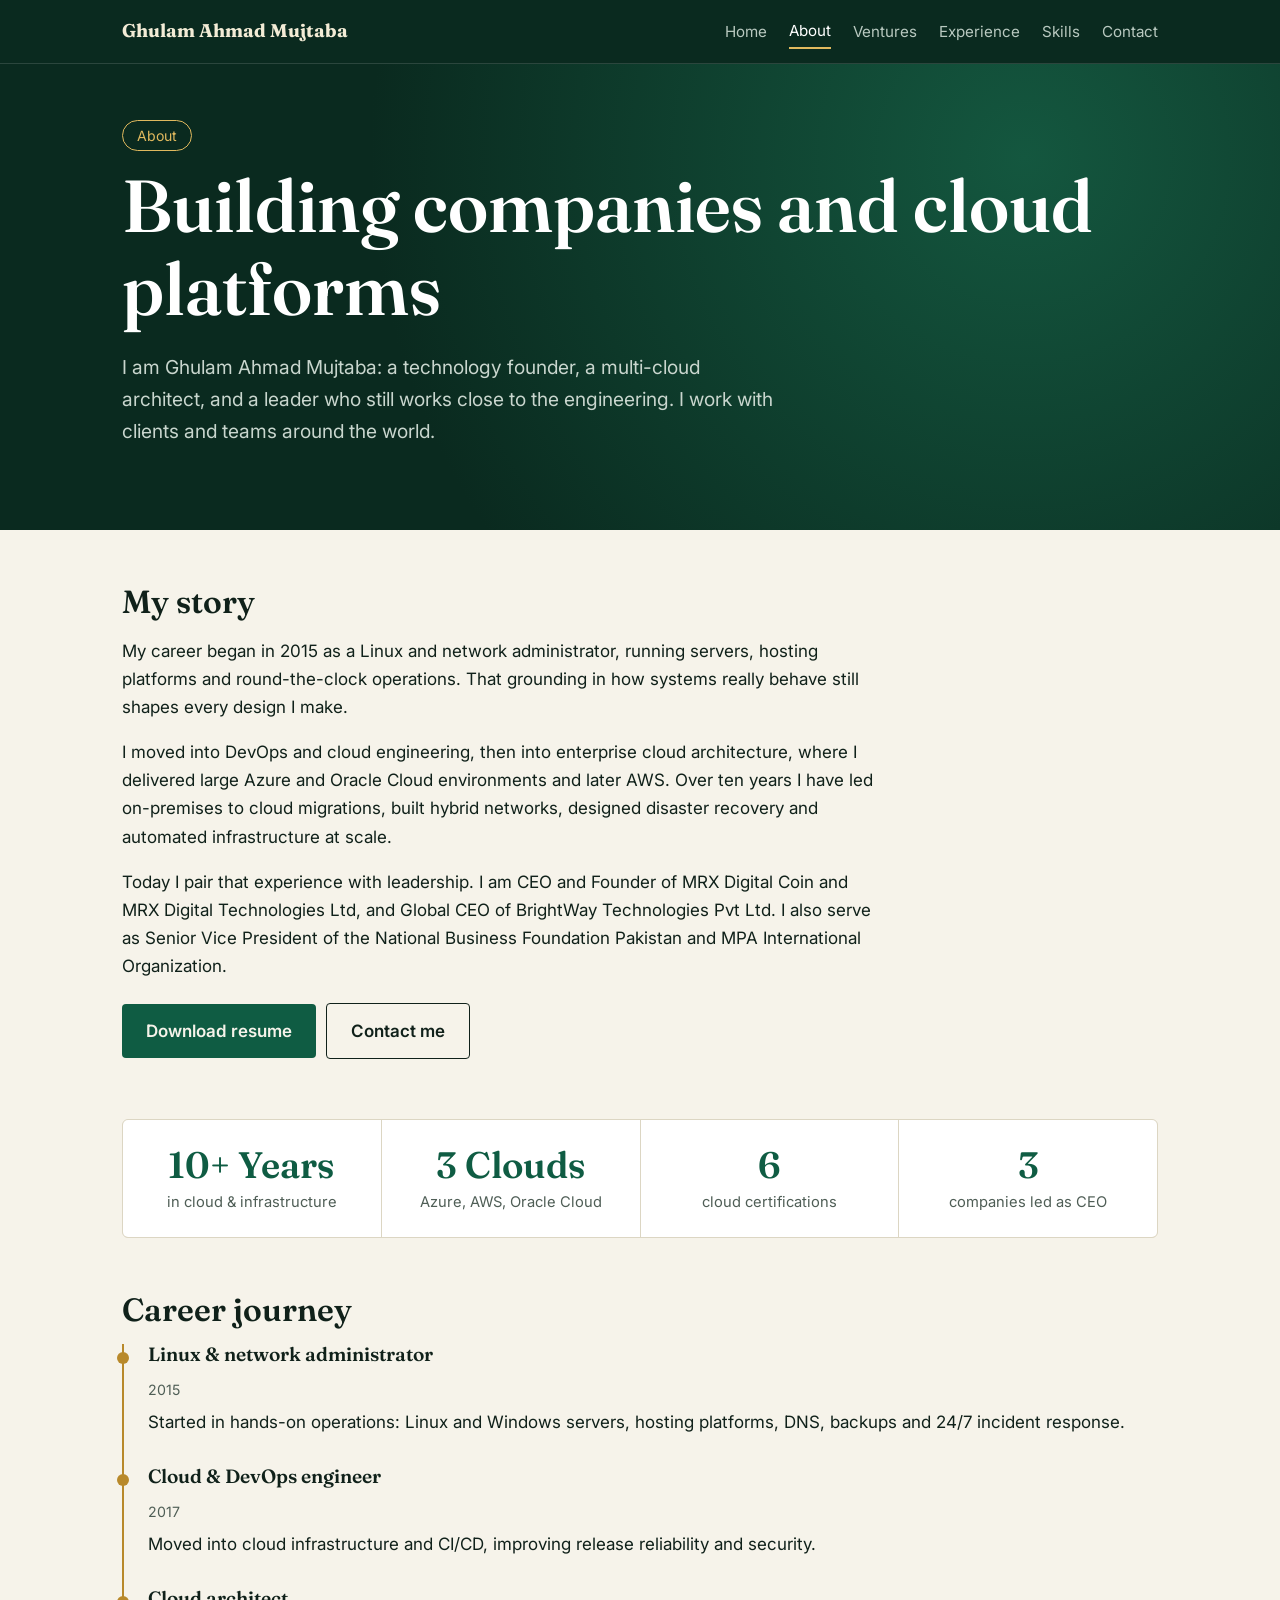
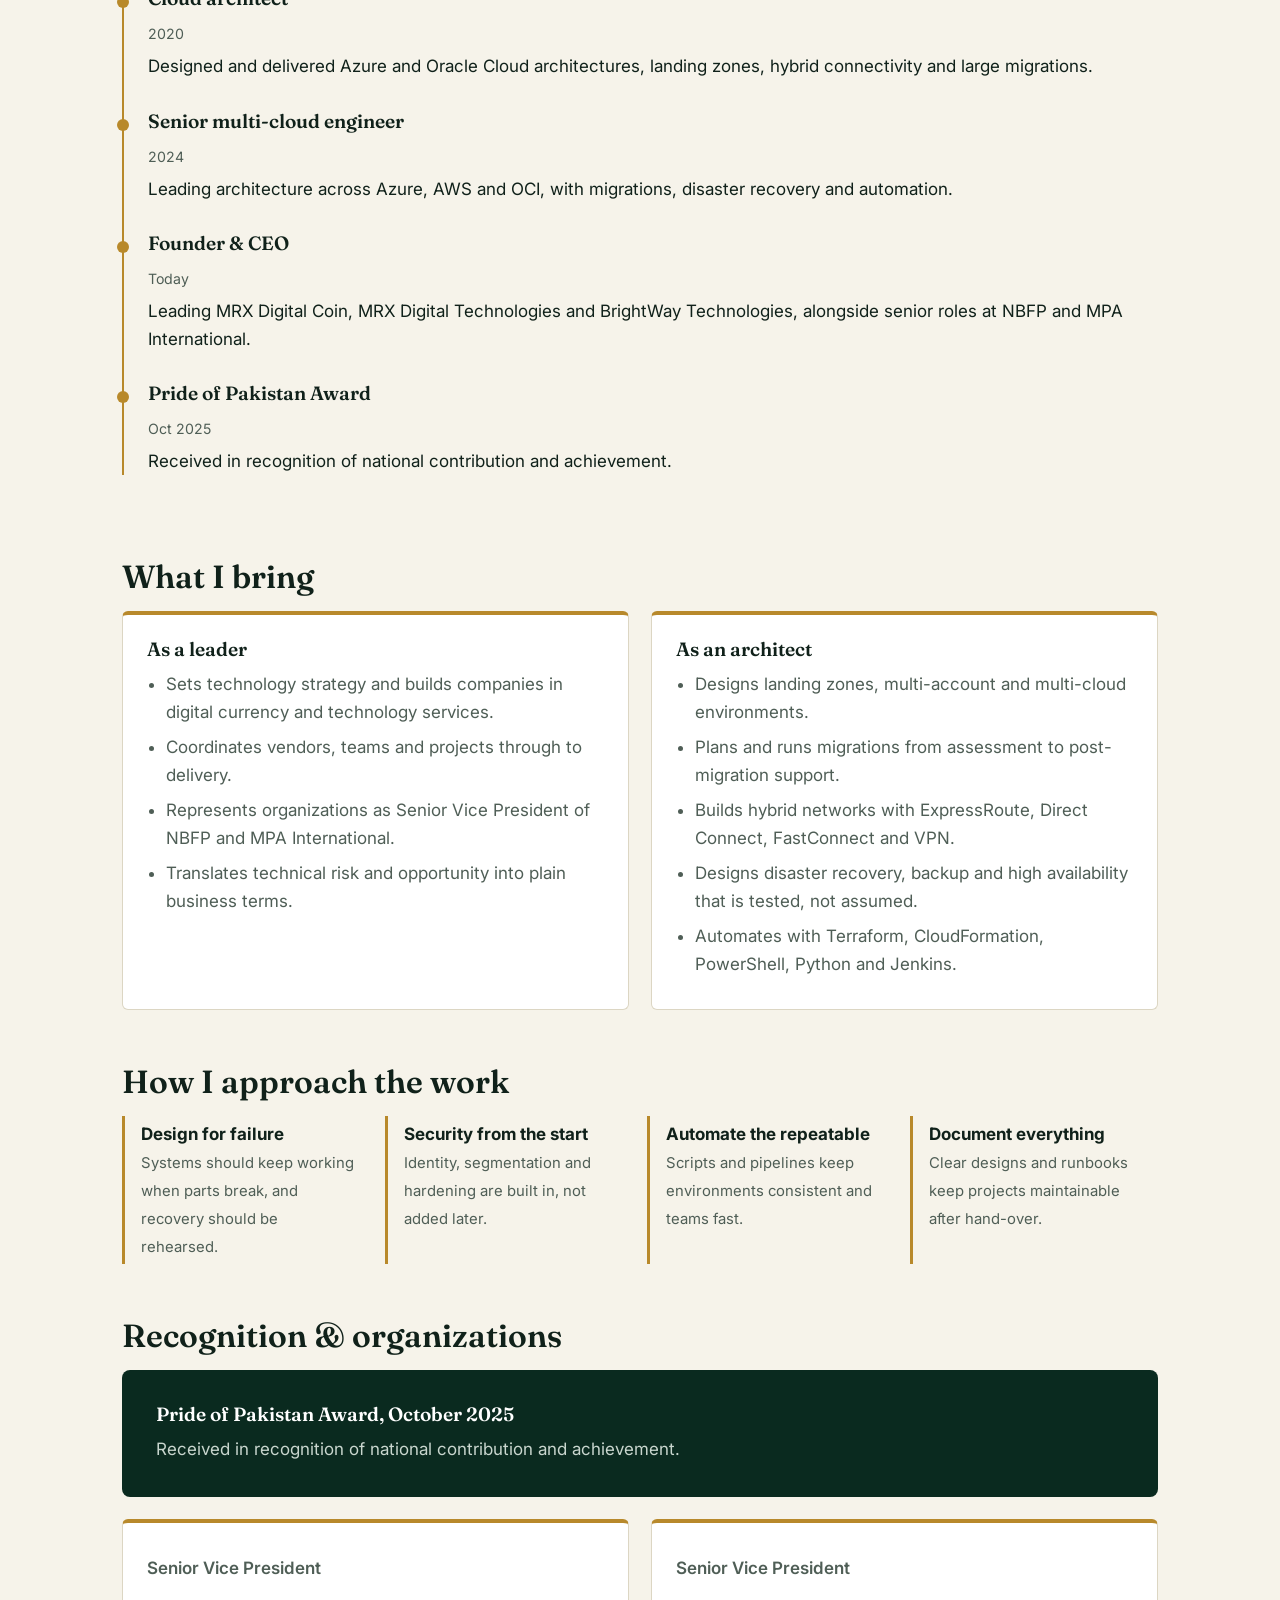
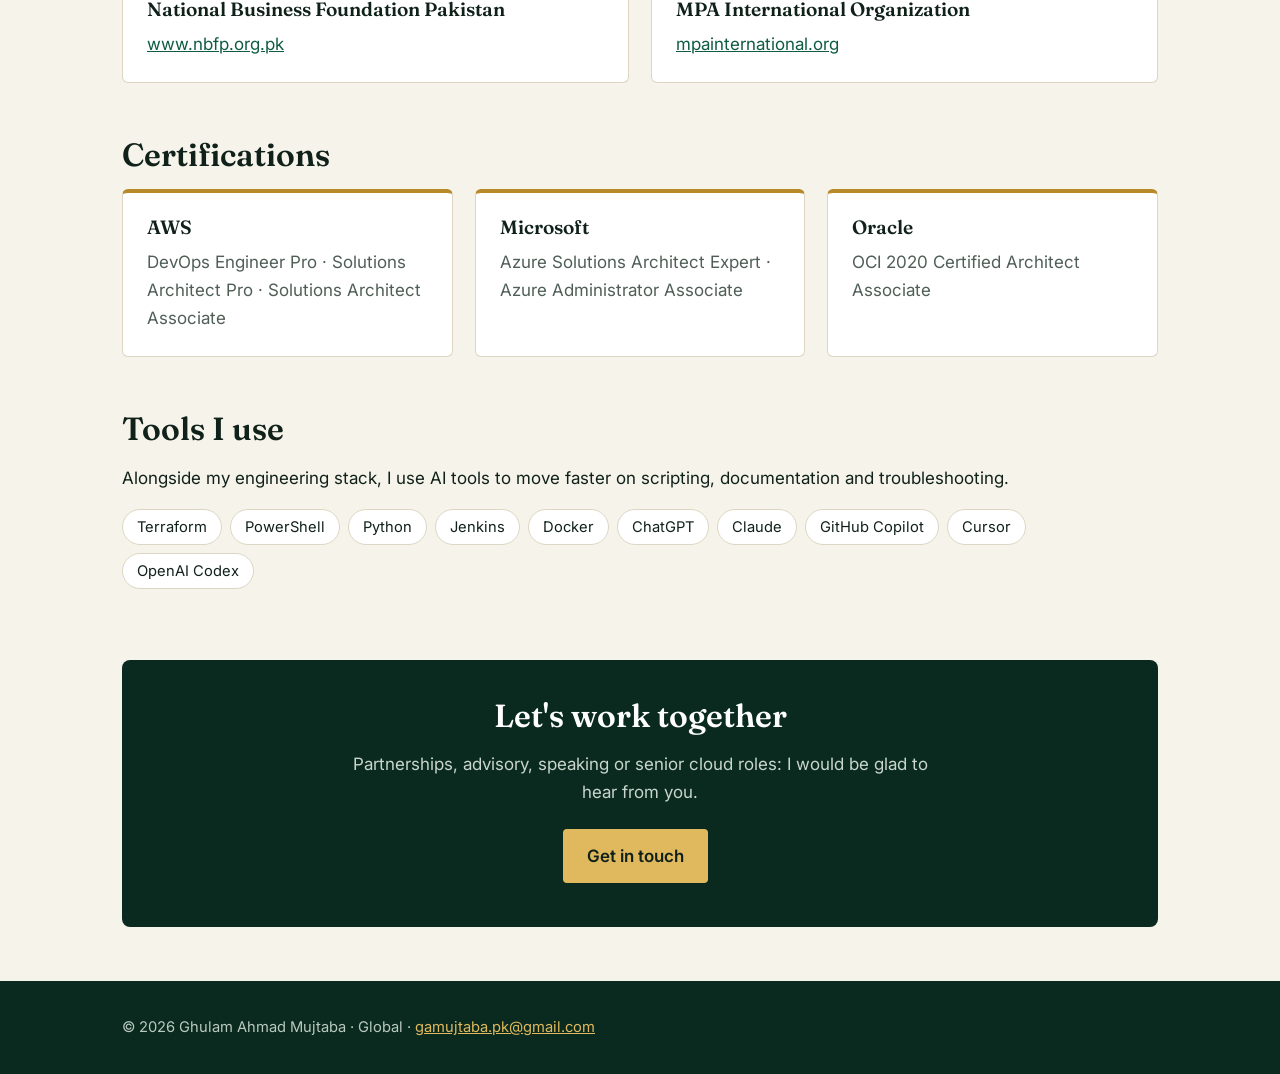
==== about.html @ 7624ce87 "Add files via upload" ====
<!DOCTYPE html><html lang="en"><head><meta charset="utf-8"><meta name="viewport" content="width=device-width,initial-scale=1,viewport-fit=cover"><link rel="stylesheet" href="https://fonts.googleapis.com/css2?family=Fraunces:wght@600&family=Inter:wght@400;600&display=swap"><title>About | Ghulam Ahmad Mujtaba</title><meta name="description" content="Ghulam Ahmad Mujtaba: technology founder, CEO and senior multi-cloud and infrastructure engineer."><link rel="stylesheet" href="style.css"></head><body><header><nav><b>Ghulam Ahmad Mujtaba</b><a href="index.html">Home</a><a href="about.html" aria-current=page>About</a><a href="ventures.html">Ventures</a><a href="experience.html">Experience</a><a href="skills.html">Skills</a><a href="contact.html">Contact</a></nav></header><div class="hero in"><div class="wrap"><span class="tag">About</span><h1>Building companies and cloud platforms</h1><p class="lead">I am Ghulam Ahmad Mujtaba: a technology founder, a multi-cloud architect, and a leader who still works close to the engineering. I work with clients and teams around the world.</p></div></div>
<div class="wrap"><section><div style="max-width:760px"><h2>My story</h2><p>My career began in 2015 as a Linux and network administrator, running servers, hosting platforms and round-the-clock operations. That grounding in how systems really behave still shapes every design I make.</p>
<p>I moved into DevOps and cloud engineering, then into enterprise cloud architecture, where I delivered large Azure and Oracle Cloud environments and later AWS. Over ten years I have led on-premises to cloud migrations, built hybrid networks, designed disaster recovery and automated infrastructure at scale.</p>
<p>Today I pair that experience with leadership. I am CEO and Founder of MRX Digital Coin and MRX Digital Technologies Ltd, and Global CEO of BrightWay Technologies Pvt Ltd. I also serve as Senior Vice President of the National Business Foundation Pakistan and MPA International Organization.</p>
<a class="btn" style="background:var(--acc);color:var(--bg)" href="assets/Mujtaba-Resume.pdf" download>Download resume</a><a class="btn o" href="contact.html">Contact me</a></div></section>
<div class="stats" style="margin-top:0"><div><b>10+ Years</b><span>in cloud &amp; infrastructure</span></div><div><b>3 Clouds</b><span>Azure, AWS, Oracle Cloud</span></div><div><b>6</b><span>cloud certifications</span></div><div><b>3</b><span>companies led as CEO</span></div></div>
<section><h2>Career journey</h2><div class="tl"><div><h3>Linux &amp; network administrator</h3><small>2015</small><p style="margin:.3em 0 0">Started in hands-on operations: Linux and Windows servers, hosting platforms, DNS, backups and 24/7 incident response.</p></div><div><h3>Cloud &amp; DevOps engineer</h3><small>2017</small><p style="margin:.3em 0 0">Moved into cloud infrastructure and CI/CD, improving release reliability and security.</p></div><div><h3>Cloud architect</h3><small>2020</small><p style="margin:.3em 0 0">Designed and delivered Azure and Oracle Cloud architectures, landing zones, hybrid connectivity and large migrations.</p></div><div><h3>Senior multi-cloud engineer</h3><small>2024</small><p style="margin:.3em 0 0">Leading architecture across Azure, AWS and OCI, with migrations, disaster recovery and automation.</p></div><div><h3>Founder &amp; CEO</h3><small>Today</small><p style="margin:.3em 0 0">Leading MRX Digital Coin, MRX Digital Technologies and BrightWay Technologies, alongside senior roles at NBFP and MPA International.</p></div><div><h3>Pride of Pakistan Award</h3><small>Oct 2025</small><p style="margin:.3em 0 0">Received in recognition of national contribution and achievement.</p></div></div></section>
<section style="padding-top:0"><h2>What I bring</h2><div class="two"><div class="card"><h3>As a leader</h3><ul><li>Sets technology strategy and builds companies in digital currency and technology services.</li><li>Coordinates vendors, teams and projects through to delivery.</li><li>Represents organizations as Senior Vice President of NBFP and MPA International.</li><li>Translates technical risk and opportunity into plain business terms.</li></ul></div><div class="card"><h3>As an architect</h3><ul><li>Designs landing zones, multi-account and multi-cloud environments.</li><li>Plans and runs migrations from assessment to post-migration support.</li><li>Builds hybrid networks with ExpressRoute, Direct Connect, FastConnect and VPN.</li><li>Designs disaster recovery, backup and high availability that is tested, not assumed.</li><li>Automates with Terraform, CloudFormation, PowerShell, Python and Jenkins.</li></ul></div></div></section>
<section style="padding-top:0"><h2>How I approach the work</h2><div class="bar"><div><b>Design for failure</b><span>Systems should keep working when parts break, and recovery should be rehearsed.</span></div><div><b>Security from the start</b><span>Identity, segmentation and hardening are built in, not added later.</span></div><div><b>Automate the repeatable</b><span>Scripts and pipelines keep environments consistent and teams fast.</span></div><div><b>Document everything</b><span>Clear designs and runbooks keep projects maintainable after hand-over.</span></div></div></section>
<section style="padding-top:0"><h2>Recognition &amp; organizations</h2><div class="dark" style="margin-bottom:22px"><h3>Pride of Pakistan Award, October 2025</h3><p style="margin:0">Received in recognition of national contribution and achievement.</p></div><div class="grid"><div class="card"><p class="role">Senior Vice President</p><h3>National Business Foundation Pakistan</h3><a href="https://www.nbfp.org.pk/" target="_blank" rel="noopener">www.nbfp.org.pk</a></div><div class="card"><p class="role">Senior Vice President</p><h3>MPA International Organization</h3><a href="https://mpainternational.org/" target="_blank" rel="noopener">mpainternational.org</a></div></div></section>
<section style="padding-top:0"><h2>Certifications</h2><div class="grid"><div class="card"><h3>AWS</h3><p style="margin-bottom:0">DevOps Engineer Pro · Solutions Architect Pro · Solutions Architect Associate</p></div><div class="card"><h3>Microsoft</h3><p style="margin-bottom:0">Azure Solutions Architect Expert · Azure Administrator Associate</p></div><div class="card"><h3>Oracle</h3><p style="margin-bottom:0">OCI 2020 Certified Architect Associate</p></div></div></section>
<section style="padding-top:0"><h2>Tools I use</h2><p>Alongside my engineering stack, I use AI tools to move faster on scripting, documentation and troubleshooting.</p><ul class="t"><li>Terraform</li><li>PowerShell</li><li>Python</li><li>Jenkins</li><li>Docker</li><li>ChatGPT</li><li>Claude</li><li>GitHub Copilot</li><li>Cursor</li><li>OpenAI Codex</li></ul></section>
<section style="padding-top:0"><div class="cta"><h2>Let's work together</h2><p>Partnerships, advisory, speaking or senior cloud roles: I would be glad to hear from you.</p><a class="btn" href="contact.html">Get in touch</a></div></section></div><footer><div class="wrap">© 2026 Ghulam Ahmad Mujtaba · Global · <a href="mailto:gamujtaba.pk@gmail.com">gamujtaba.pk@gmail.com</a></div></footer></body></html>
---- style.css ----
:root{--bg:#f6f3ea;--fg:#10211a;--mut:#4f5e56;--card:#fff;--line:#dcd6c3;--acc:#0f5c43;--gold:#b8892b;--hero:#0a2a1f}
@media(prefers-color-scheme:dark){:root{--bg:#0a1611;--fg:#ece8da;--mut:#a5b2aa;--card:#112219;--line:#243a2f;--acc:#6fcf9f;--gold:#e0b95e;--hero:#071a13}}
*{box-sizing:border-box}html{scroll-behavior:smooth}
body{margin:0;background:var(--bg);color:var(--fg);font:17px/1.65 Inter,system-ui,sans-serif}
h1,h2,h3{font-family:Fraunces,Georgia,serif;line-height:1.12;margin:0 0 .5em;font-weight:600}
h1{font-size:clamp(2.5rem,6vw,4.6rem)}h2{font-size:2rem}h3{font-size:1.2rem}
a{color:var(--acc)}a:focus-visible{outline:3px solid var(--gold);outline-offset:3px}
.wrap{max-width:1080px;margin:0 auto;padding:0 22px}
header{position:sticky;top:0;background:var(--hero);z-index:5;border-bottom:1px solid #ffffff22}
nav{display:flex;flex-wrap:wrap;gap:6px 22px;align-items:center;padding:14px 22px;max-width:1080px;margin:auto}
nav b{font-family:Fraunces,Georgia,serif;color:#f3ecd6;font-size:1.15rem;margin-right:auto}
nav a{text-decoration:none;color:#b9c9c0;font-size:.95rem;padding:4px 0}nav a[aria-current]{color:#fff;border-bottom:2px solid #e0b95e}
.hero{background:radial-gradient(circle at 80% 20%,#14573f 0,var(--hero) 60%);color:#f3ecd6;padding:70px 0 80px}
.hero .wrap{display:grid;grid-template-columns:1.25fr 1fr;gap:50px;align-items:center}
.hero h1{color:#fff}.hero .lead{color:#c9d6ce;font-size:1.2rem;max-width:34em}
.hero img{width:100%;border-radius:50% 50% 8px 8px/38% 38% 8px 8px;border:3px solid #e0b95e;box-shadow:0 20px 50px #0008}
.tag{display:inline-block;border:1px solid #e0b95e;color:#e0b95e;padding:3px 14px;border-radius:99px;font-size:.88rem;margin:0 8px 14px 0}
.btn{display:inline-block;padding:13px 24px;background:#e0b95e;color:#10211a;text-decoration:none;border-radius:4px;font-weight:600;margin:6px 10px 6px 0}
.btn.o{background:none;color:inherit;border:1px solid currentColor}
.stats{display:grid;grid-template-columns:repeat(auto-fit,minmax(170px,1fr));gap:1px;background:var(--line);border:1px solid var(--line);margin-top:-40px;position:relative;border-radius:6px;overflow:hidden}
.stats div{background:var(--card);padding:22px;text-align:center}.stats b{display:block;font:600 2.3rem Fraunces,Georgia,serif;color:var(--acc)}.stats span{color:var(--mut);font-size:.92rem}
section{padding:54px 0}.ph{padding:56px 0 10px}
.grid{display:grid;grid-template-columns:repeat(auto-fit,minmax(280px,1fr));gap:22px}
.card{background:var(--card);border:1px solid var(--line);border-top:4px solid var(--gold);padding:24px;border-radius:6px}
.card p{margin:.4em 0 1em;color:var(--mut)}.role{color:var(--gold);font-weight:600;margin:0}
.dark{background:var(--hero);color:#f3ecd6;border-radius:8px;padding:34px}.dark h3{color:#fff}.dark p{color:#c9d6ce}
.tl{border-left:2px solid var(--gold);padding-left:24px}.tl>div{margin-bottom:30px;position:relative}.tl>div:before{content:"";position:absolute;left:-31px;top:8px;width:12px;height:12px;border-radius:50%;background:var(--gold)}.tl small{color:var(--mut)}
ul.t{padding:0;list-style:none;display:flex;flex-wrap:wrap;gap:8px}ul.t li{border:1px solid var(--line);padding:5px 14px;border-radius:99px;font-size:.92rem;background:var(--card)}
.lead{color:var(--mut);font-size:1.15rem;max-width:40em}
footer{background:var(--hero);color:#b9c9c0;padding:34px 0;font-size:.92rem}footer a{color:#e0b95e}
@media(max-width:780px){.hero .wrap{grid-template-columns:1fr}.hero img{max-width:340px;order:-1}.hero{padding:40px 0 60px}}

.hero .wrap{grid-template-columns:1.5fr 1fr}
.hero img{aspect-ratio:4/3;max-height:320px;object-fit:cover;object-position:50% 14%;border-radius:12px}
.pic{width:100%;aspect-ratio:4/3;object-fit:cover;object-position:50% 14%;border-radius:12px;border:3px solid var(--gold)}
.bar{display:grid;grid-template-columns:repeat(auto-fit,minmax(230px,1fr));gap:14px}
.bar div{border-left:3px solid var(--gold);padding:4px 16px}.bar b{display:block}.bar span{color:var(--mut);font-size:.93rem}
@media(max-width:780px){.hero img{max-width:100%;max-height:260px}}
.tl ul{margin:.5em 0 0;padding-left:1.15em;color:var(--mut)}.tl li{margin-bottom:.3em}.hero .tag{color:#e0b95e}.hero.in{padding:56px 0 64px}.hero.in .wrap{display:block}.hero.in h1{margin-bottom:.3em}.cta{background:var(--hero);color:#f3ecd6;border-radius:8px;padding:38px;text-align:center}.cta h2{color:#fff}.cta p{color:#c9d6ce;margin:0 auto 1em;max-width:34em}.two{display:grid;grid-template-columns:repeat(auto-fit,minmax(300px,1fr));gap:22px}.two ul{margin:.5em 0 0;padding-left:1.1em;color:var(--mut)}.two li{margin-bottom:.4em}
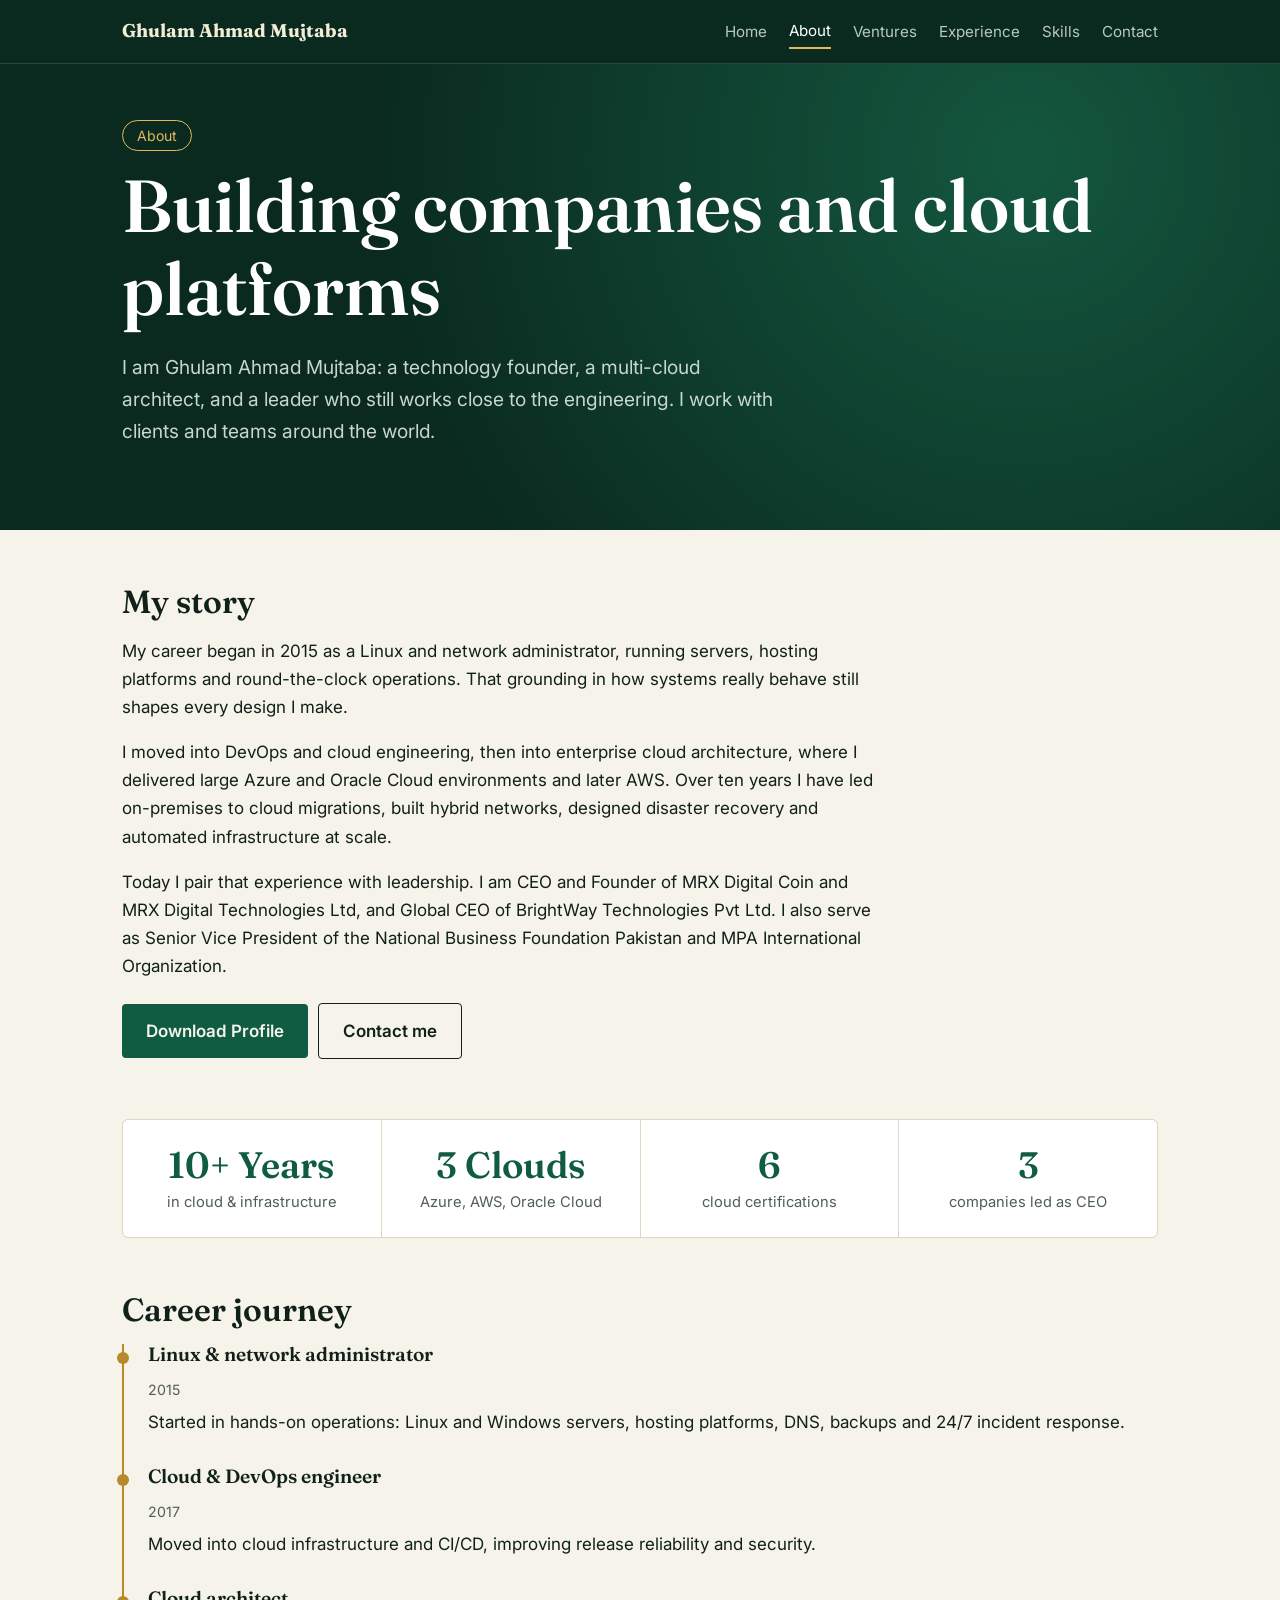
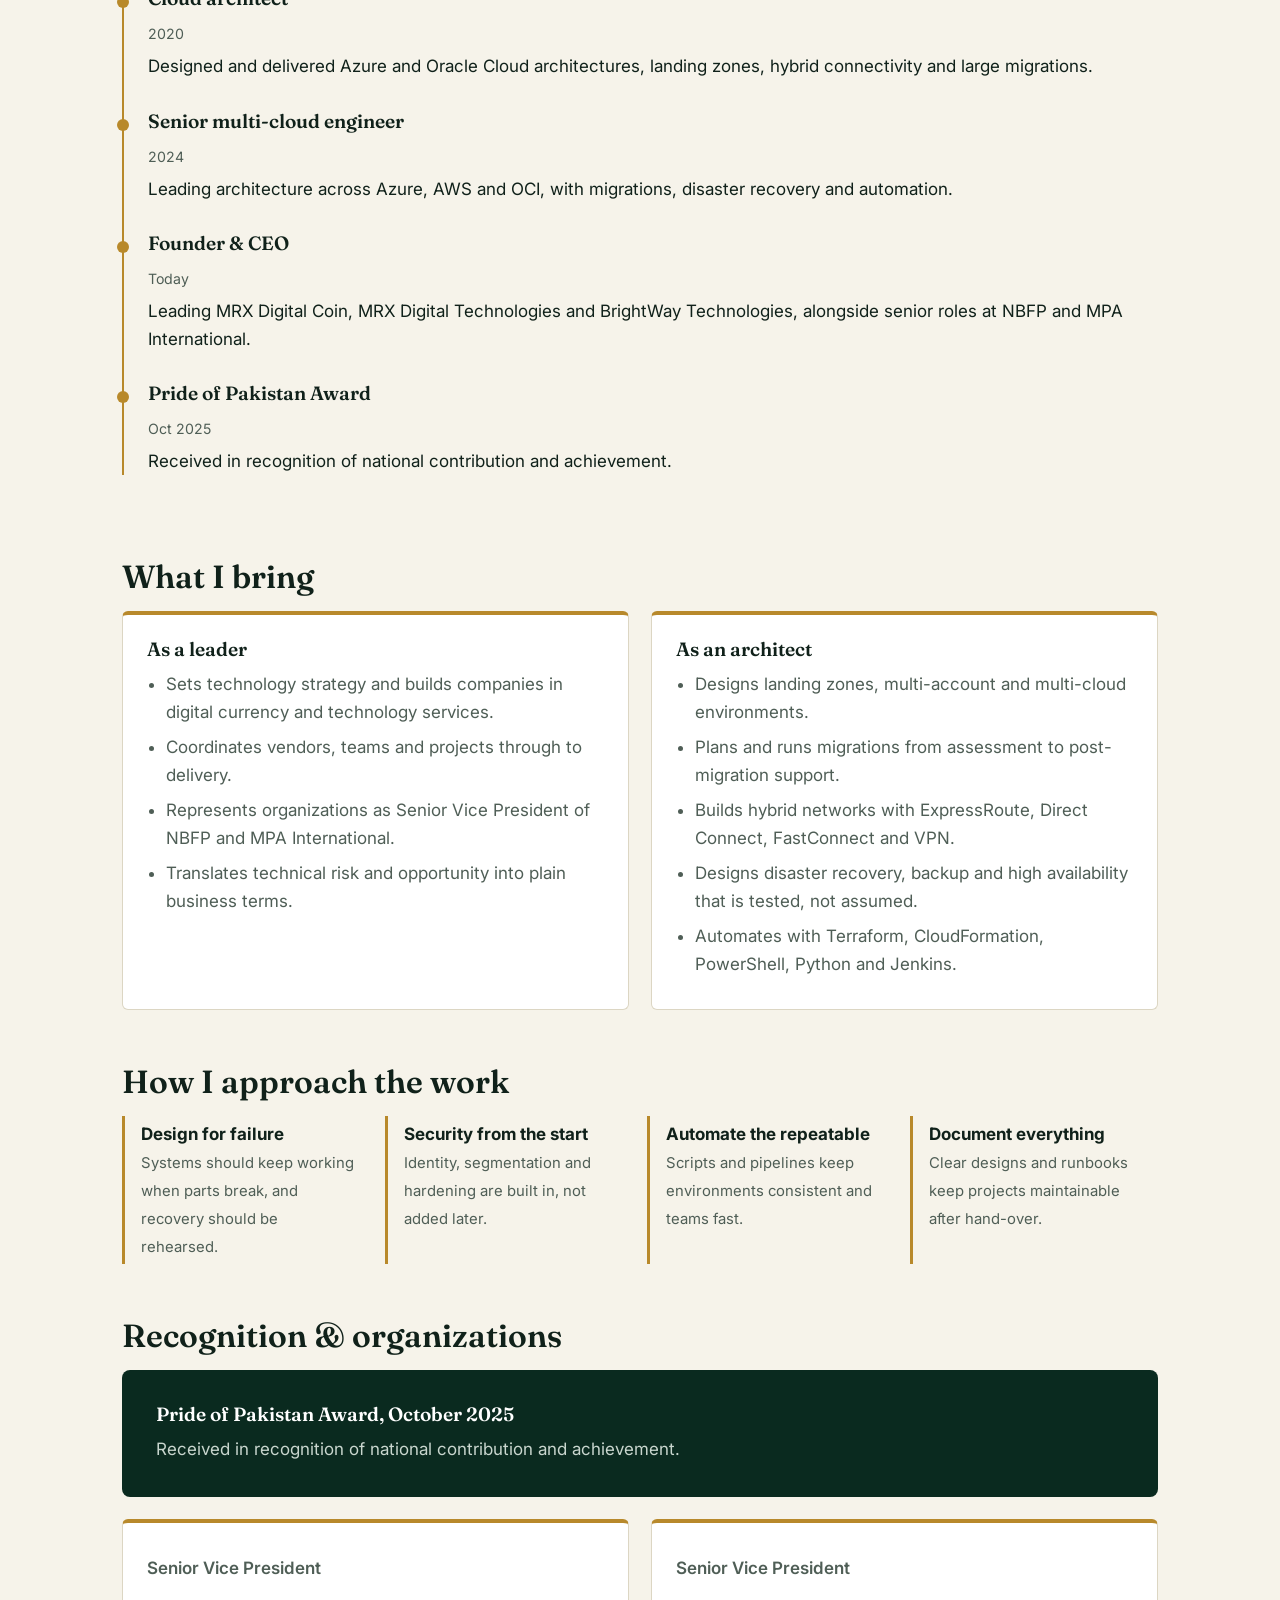
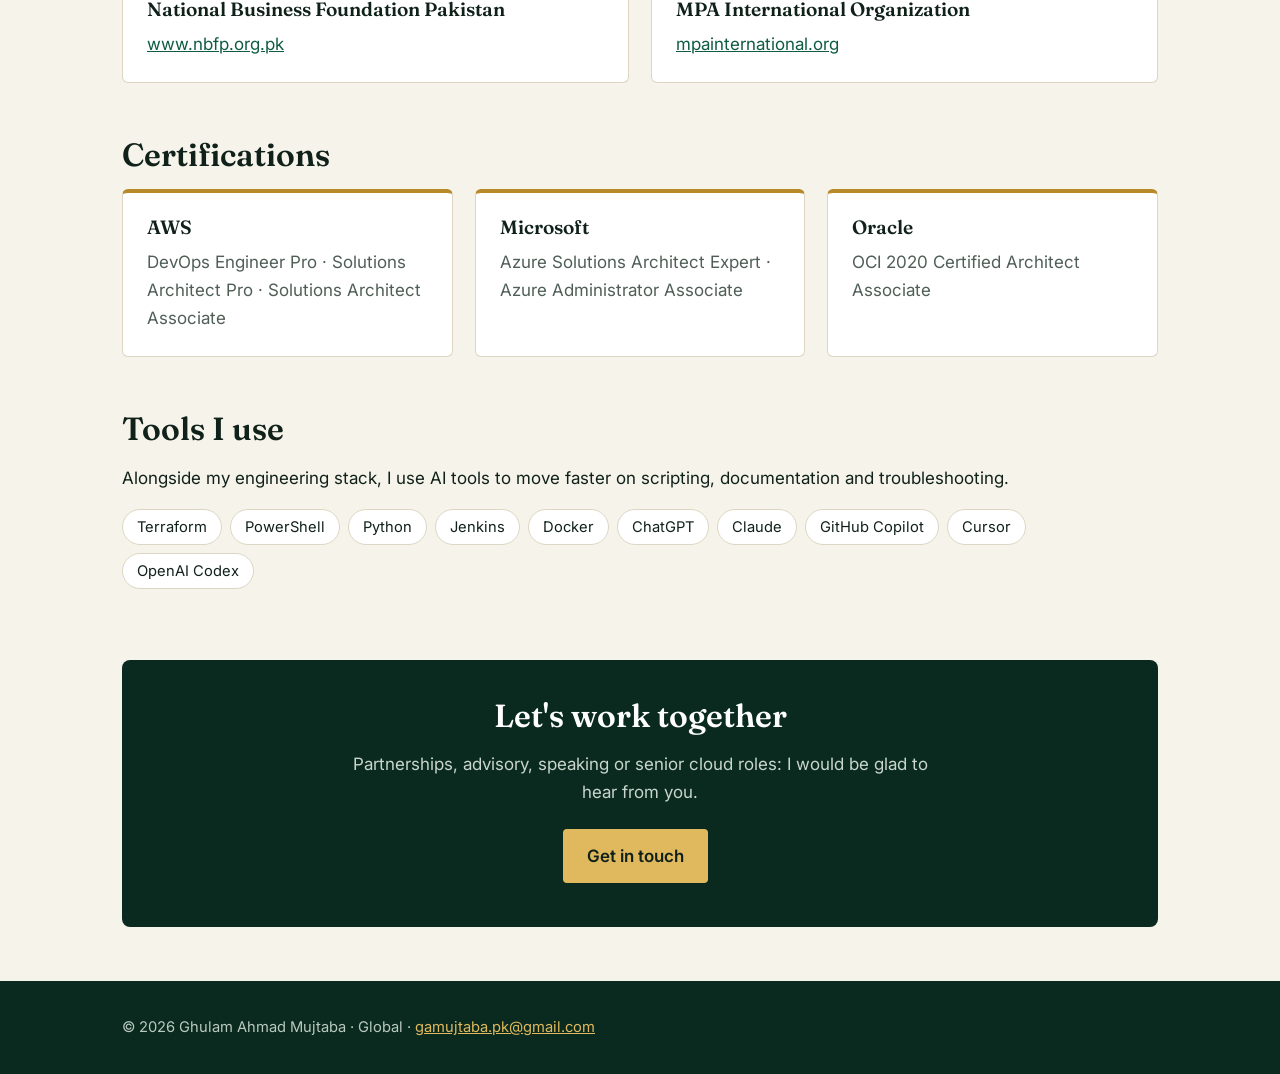
==== commit 7595bb0f: "Update about.html" ====
--- a/about.html
+++ b/about.html
@@ -2,7 +2,7 @@
 <div class="wrap"><section><div style="max-width:760px"><h2>My story</h2><p>My career began in 2015 as a Linux and network administrator, running servers, hosting platforms and round-the-clock operations. That grounding in how systems really behave still shapes every design I make.</p>
 <p>I moved into DevOps and cloud engineering, then into enterprise cloud architecture, where I delivered large Azure and Oracle Cloud environments and later AWS. Over ten years I have led on-premises to cloud migrations, built hybrid networks, designed disaster recovery and automated infrastructure at scale.</p>
 <p>Today I pair that experience with leadership. I am CEO and Founder of MRX Digital Coin and MRX Digital Technologies Ltd, and Global CEO of BrightWay Technologies Pvt Ltd. I also serve as Senior Vice President of the National Business Foundation Pakistan and MPA International Organization.</p>
-<a class="btn" style="background:var(--acc);color:var(--bg)" href="assets/Mujtaba-Resume.pdf" download>Download resume</a><a class="btn o" href="contact.html">Contact me</a></div></section>
+<a class="btn" style="background:var(--acc);color:var(--bg)" href="assets/Mujtaba-Resume.pdf" download>Download Profile</a><a class="btn o" href="contact.html">Contact me</a></div></section>
 <div class="stats" style="margin-top:0"><div><b>10+ Years</b><span>in cloud &amp; infrastructure</span></div><div><b>3 Clouds</b><span>Azure, AWS, Oracle Cloud</span></div><div><b>6</b><span>cloud certifications</span></div><div><b>3</b><span>companies led as CEO</span></div></div>
 <section><h2>Career journey</h2><div class="tl"><div><h3>Linux &amp; network administrator</h3><small>2015</small><p style="margin:.3em 0 0">Started in hands-on operations: Linux and Windows servers, hosting platforms, DNS, backups and 24/7 incident response.</p></div><div><h3>Cloud &amp; DevOps engineer</h3><small>2017</small><p style="margin:.3em 0 0">Moved into cloud infrastructure and CI/CD, improving release reliability and security.</p></div><div><h3>Cloud architect</h3><small>2020</small><p style="margin:.3em 0 0">Designed and delivered Azure and Oracle Cloud architectures, landing zones, hybrid connectivity and large migrations.</p></div><div><h3>Senior multi-cloud engineer</h3><small>2024</small><p style="margin:.3em 0 0">Leading architecture across Azure, AWS and OCI, with migrations, disaster recovery and automation.</p></div><div><h3>Founder &amp; CEO</h3><small>Today</small><p style="margin:.3em 0 0">Leading MRX Digital Coin, MRX Digital Technologies and BrightWay Technologies, alongside senior roles at NBFP and MPA International.</p></div><div><h3>Pride of Pakistan Award</h3><small>Oct 2025</small><p style="margin:.3em 0 0">Received in recognition of national contribution and achievement.</p></div></div></section>
 <section style="padding-top:0"><h2>What I bring</h2><div class="two"><div class="card"><h3>As a leader</h3><ul><li>Sets technology strategy and builds companies in digital currency and technology services.</li><li>Coordinates vendors, teams and projects through to delivery.</li><li>Represents organizations as Senior Vice President of NBFP and MPA International.</li><li>Translates technical risk and opportunity into plain business terms.</li></ul></div><div class="card"><h3>As an architect</h3><ul><li>Designs landing zones, multi-account and multi-cloud environments.</li><li>Plans and runs migrations from assessment to post-migration support.</li><li>Builds hybrid networks with ExpressRoute, Direct Connect, FastConnect and VPN.</li><li>Designs disaster recovery, backup and high availability that is tested, not assumed.</li><li>Automates with Terraform, CloudFormation, PowerShell, Python and Jenkins.</li></ul></div></div></section>
@@ -10,4 +10,4 @@
 <section style="padding-top:0"><h2>Recognition &amp; organizations</h2><div class="dark" style="margin-bottom:22px"><h3>Pride of Pakistan Award, October 2025</h3><p style="margin:0">Received in recognition of national contribution and achievement.</p></div><div class="grid"><div class="card"><p class="role">Senior Vice President</p><h3>National Business Foundation Pakistan</h3><a href="https://www.nbfp.org.pk/" target="_blank" rel="noopener">www.nbfp.org.pk</a></div><div class="card"><p class="role">Senior Vice President</p><h3>MPA International Organization</h3><a href="https://mpainternational.org/" target="_blank" rel="noopener">mpainternational.org</a></div></div></section>
 <section style="padding-top:0"><h2>Certifications</h2><div class="grid"><div class="card"><h3>AWS</h3><p style="margin-bottom:0">DevOps Engineer Pro · Solutions Architect Pro · Solutions Architect Associate</p></div><div class="card"><h3>Microsoft</h3><p style="margin-bottom:0">Azure Solutions Architect Expert · Azure Administrator Associate</p></div><div class="card"><h3>Oracle</h3><p style="margin-bottom:0">OCI 2020 Certified Architect Associate</p></div></div></section>
 <section style="padding-top:0"><h2>Tools I use</h2><p>Alongside my engineering stack, I use AI tools to move faster on scripting, documentation and troubleshooting.</p><ul class="t"><li>Terraform</li><li>PowerShell</li><li>Python</li><li>Jenkins</li><li>Docker</li><li>ChatGPT</li><li>Claude</li><li>GitHub Copilot</li><li>Cursor</li><li>OpenAI Codex</li></ul></section>
-<section style="padding-top:0"><div class="cta"><h2>Let's work together</h2><p>Partnerships, advisory, speaking or senior cloud roles: I would be glad to hear from you.</p><a class="btn" href="contact.html">Get in touch</a></div></section></div><footer><div class="wrap">© 2026 Ghulam Ahmad Mujtaba · Global · <a href="mailto:gamujtaba.pk@gmail.com">gamujtaba.pk@gmail.com</a></div></footer></body></html>+<section style="padding-top:0"><div class="cta"><h2>Let's work together</h2><p>Partnerships, advisory, speaking or senior cloud roles: I would be glad to hear from you.</p><a class="btn" href="contact.html">Get in touch</a></div></section></div><footer><div class="wrap">© 2026 Ghulam Ahmad Mujtaba · Global · <a href="mailto:gamujtaba.pk@gmail.com">gamujtaba.pk@gmail.com</a></div></footer></body></html>
